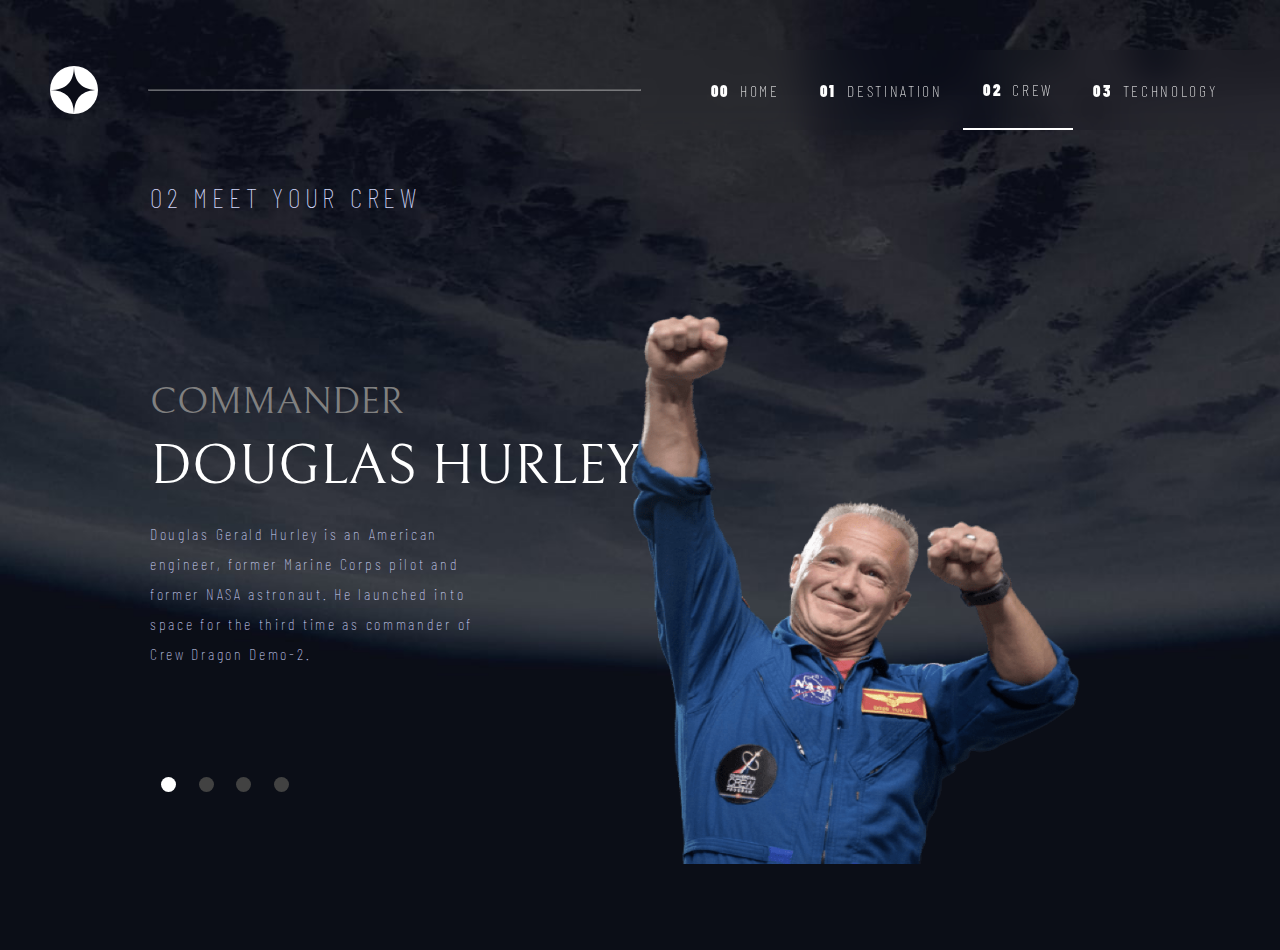
==== crew.html @ e8bee9ed "addCrewPage" ====
<!DOCTYPE html>
<html lang="Fr">
<head>
    <meta charset="UTF-8">
    <meta http-equiv="X-UA-Compatible" content="IE=edge">
    <meta name="viewport" content="width=device-width, initial-scale=1.0">
    <link rel="stylesheet" href="crewstyle.css">
    <title>FrontEndMentor SpaceTourism - Crew</title>
</head>
<body>

    <nav>
        <span id="logo"><img src="/space-tourism-website-main/starter-code/assets/shared/logo.svg" alt=""></span>
        <hr>
        <div id="navigation">
            <ul>
                <li><span class="number">00</span><a href="index.html"> HOME</a></li>
                <li><span class="number">01</span><a href="destination.html"> DESTINATION</a></li>
                <li href="#" class="selected"><span class="number">02</span><a href="#"> CREW</a></li>
                <li><span class="number">03</span> <a href="#"> TECHNOLOGY</a></li>
            </ul>
        </div>
    </nav>
    <h3>02 MEET YOUR CREW</h3>
    <div id="container">
        <div id="title">
            
            <img class="doug" src="/space-tourism-website-main/starter-code/assets/crew/image-douglas-hurley.png" alt="">
            <h2>COMMANDER</h2>
            <h1>DOUGLAS HURLEY</h1>
            <p>Douglas Gerald Hurley is an American engineer, former Marine Corps pilot and former NASA astronaut. He launched into space for the third time as commander of Crew Dragon Demo-2.</p>
        </div>
        <div id="change">
            <div class="bulle1" id="select"></div>
            <div class="bulle2"></div>
            <div class="bulle3"></div>
            <div class="bulle4"></div>
        </div>
       
    </div>
    
</body>
</html>
---- crewstyle.css ----
@import url('https://fonts.googleapis.com/css2?family=Barlow+Condensed&family=Bellefair&display=swap');

*{
    margin: 0;
    padding: 0;
    box-sizing: border-box;
}
body{
    height: 100vh;
    width: 100%;
    background-image: url(space-tourism-website-main/starter-code/assets/crew/background-crew-desktop.jpg);
    background-position: center;
    background-repeat: no-repeat;
    background-size: cover;
    font-family: 'Barlow Condensed', sans-serif;
    
}

nav{
    height: 80px;
    width: 100%;
    display: flex;
    justify-content: space-between;
    flex-direction: row;
    align-items: center;
    padding-inline-start: 50px;
    margin-top: 50px;
    
}
hr{
    height: 2px;
    width: 80%;
    color:grey;
    margin-inline-start: 50px;
    opacity: 40%;
}
#logo{
    width: auto;
    height: 100%;
    display: flex;
    align-items: center;
}
#navigation{
    width: 100%;
    height: 100%;
    backdrop-filter: blur(15px);
    padding-inline-start: 50px;
}
ul{
    display: flex;
    align-items: center;
    flex-direction: row;
    list-style-type: none;
    height: 100%;
}
li{
    display: flex;
    justify-content: center;
    align-items: center;
    color: #FFFFFF;
    font-weight: 50;
    padding-inline: 20px;
    height: 100%;
    letter-spacing: 2.7px;

}
li:hover{
    border-bottom: 2px solid rgba(170, 169, 169, 0.836);
}
li.selected{
    border-bottom: 2px solid white;
}
.number{
    font-weight: 900;
    color: white;
    padding-inline-end: 10px;
}

#container{
    height: 80%;
    width: 100%;
    display: flex;
    flex-direction: row;
    position: relative;

}
#title{
    width: 50%;
    height: 100%;
    display: flex;
    justify-content: center;
    flex-direction: column;
    color: white;
}
.doug{
    height: 550px;
    width: 450px;
    position: absolute;
    right: 200px;
    bottom: 20px;

}
h3{
padding-top: 50px;
font-weight: 100;
font-size: 28px;
padding-inline: 150px;
letter-spacing: 4.75px;
color: #D0D6F9;
margin-bottom: -50px;

}
#title h1{
    margin-top: 10px;
    font-weight: 100;
    font-size: 56px;
    padding-left: 150px;
    overflow: visible;
    font-family: 'Bellefair', serif;
}
#title h2{
    padding-left: 150px;
    color: grey;
    font-family: 'Bellefair', serif;
    font-size: 38px;

}
#title p{
    margin-top: 20px;
    font-weight: 100;
    font-size: 16px;
    padding-inline: 150px;
    line-height: 30px;
    color: #D0D6F9;
    letter-spacing: 2.7px;

}

h2{
    color: black;
    font-weight: 100;
}
a {
    text-decoration: none;
    color: #FFFFFF;
}
:visited{
    color: #FFFFFF;
    text-decoration: none;
}
#change{
    
    width: 150px;
    height: 40px;
    position: absolute;
    left: 150px;
    bottom: 80px;
    display: flex;
    justify-content: space-around;
    flex-direction: row;
    align-items: center;
}
.bulle1, .bulle2, .bulle3, .bulle4{
    height: 15px;
    width: 15px;
    border-radius: 15px;
    background-color: rgb(66, 66, 66);
}
#select{
    background-color: #FFFFFF;
}
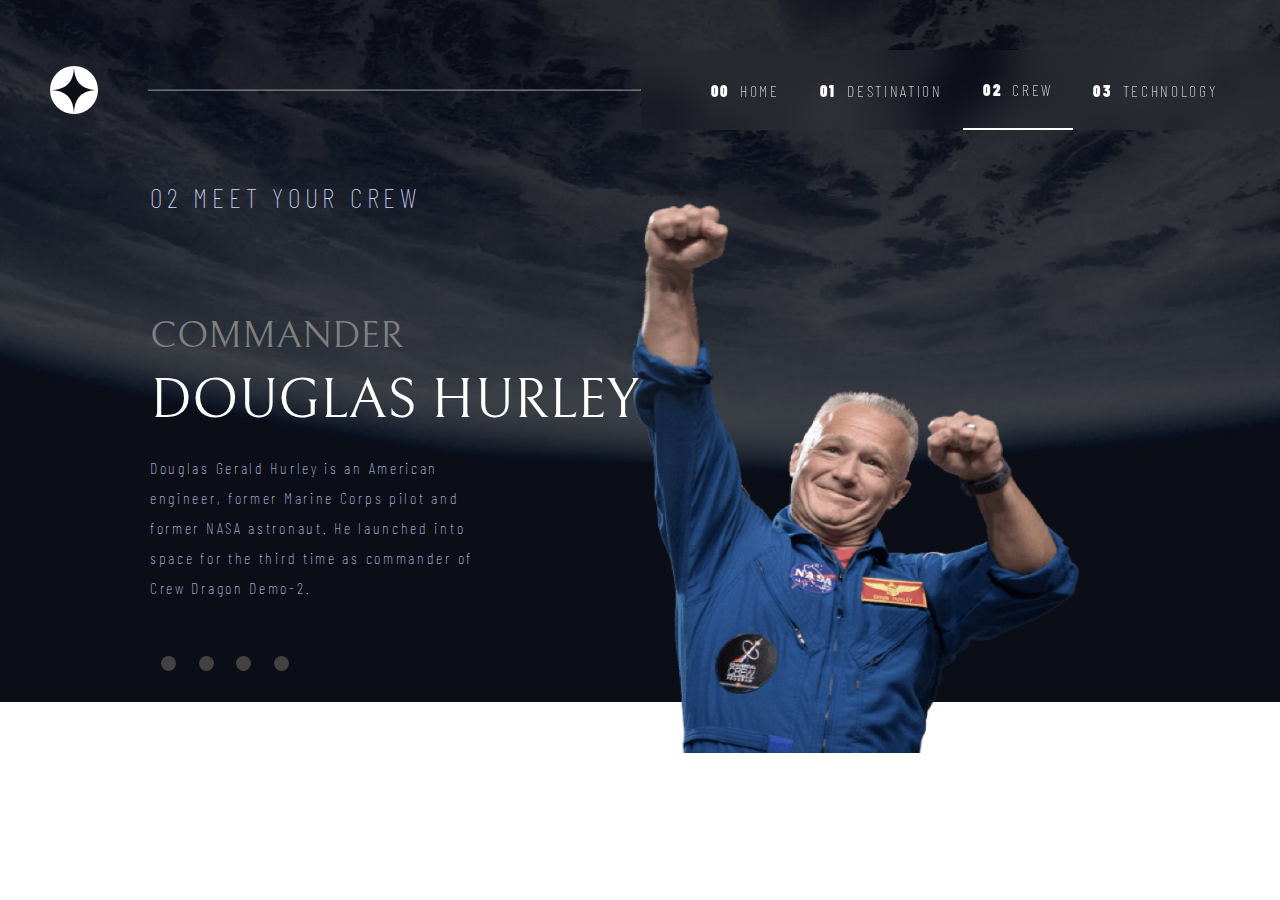
==== commit bce20ab6: "prepareJsCrew" ====
--- a/crew.html
+++ b/crew.html
@@ -17,7 +17,7 @@
                 <li><span class="number">00</span><a href="index.html"> HOME</a></li>
                 <li><span class="number">01</span><a href="destination.html"> DESTINATION</a></li>
                 <li href="#" class="selected"><span class="number">02</span><a href="#"> CREW</a></li>
-                <li><span class="number">03</span> <a href="#"> TECHNOLOGY</a></li>
+                <li><span class="number">03</span> <a href="technology.html"> TECHNOLOGY</a></li>
             </ul>
         </div>
     </nav>
@@ -25,19 +25,22 @@
     <div id="container">
         <div id="title">
             
-            <img class="doug" src="/space-tourism-website-main/starter-code/assets/crew/image-douglas-hurley.png" alt="">
-            <h2>COMMANDER</h2>
-            <h1>DOUGLAS HURLEY</h1>
-            <p>Douglas Gerald Hurley is an American engineer, former Marine Corps pilot and former NASA astronaut. He launched into space for the third time as commander of Crew Dragon Demo-2.</p>
+            <img class="doug" src="space-tourism-website-main/starter-code/assets/crew/image-douglas-hurley.png" alt="">
+            <img class="mark" src="space-tourism-website-main/starter-code/assets/crew/image-mark-shuttleworth.png" alt="">
+            <img class="victor" src="space-tourism-website-main/starter-code/assets/crew/image-victor-glover.png" alt="">
+            <img class="anousheh" src="space-tourism-website-main/starter-code/assets/crew/image-anousheh-ansari.png" alt="">
+            <h2 id="titre">COMMANDER</h2>
+            <h1 id="name">DOUGLAS HURLEY</h1>
+            <p id="biography">Douglas Gerald Hurley is an American engineer, former Marine Corps pilot and former NASA astronaut. He launched into space for the third time as commander of Crew Dragon Demo-2.</p>
         </div>
         <div id="change">
-            <div class="bulle1" id="select"></div>
-            <div class="bulle2"></div>
-            <div class="bulle3"></div>
-            <div class="bulle4"></div>
+            <a href="#"><div class="bulle1"></div></a>
+            <a href="#"><div class="bulle2"></div></a>
+            <a href="#"><div class="bulle3"></div></a>
+            <a href="#"><div class="bulle4"></div></a>
         </div>
        
     </div>
-    
+    <script src="crewjs.js"></script>
 </body>
 </html>--- a/crewstyle.css
+++ b/crewstyle.css
@@ -6,7 +6,7 @@
     box-sizing: border-box;
 }
 body{
-    height: 100vh;
+    height: 100%;
     width: 100%;
     background-image: url(space-tourism-website-main/starter-code/assets/crew/background-crew-desktop.jpg);
     background-position: center;
@@ -77,7 +77,7 @@
 }
 
 #container{
-    height: 80%;
+    height: 100%;
     width: 100%;
     display: flex;
     flex-direction: row;
@@ -91,14 +91,22 @@
     justify-content: center;
     flex-direction: column;
     color: white;
+    margin-top: 150px;
 }
 .doug{
     height: 550px;
     width: 450px;
     position: absolute;
     right: 200px;
-    bottom: 20px;
-
+    bottom: -150px;
+}
+.mark, .victor, .anousheh{
+    height: 550px;
+    width: 450px;
+    position: absolute;
+    right: 200px;
+    bottom: -150px;
+    display: none;   
 }
 h3{
 padding-top: 50px;
@@ -154,7 +162,7 @@
     height: 40px;
     position: absolute;
     left: 150px;
-    bottom: 80px;
+    bottom: -80px;
     display: flex;
     justify-content: space-around;
     flex-direction: row;
@@ -166,6 +174,9 @@
     border-radius: 15px;
     background-color: rgb(66, 66, 66);
 }
+.bulle1:hover, .bulle2:hover, .bulle3:hover, .bulle4:hover{
+    background-color: #9b9a9ac7;
+}
 #select{
     background-color: #FFFFFF;
 }